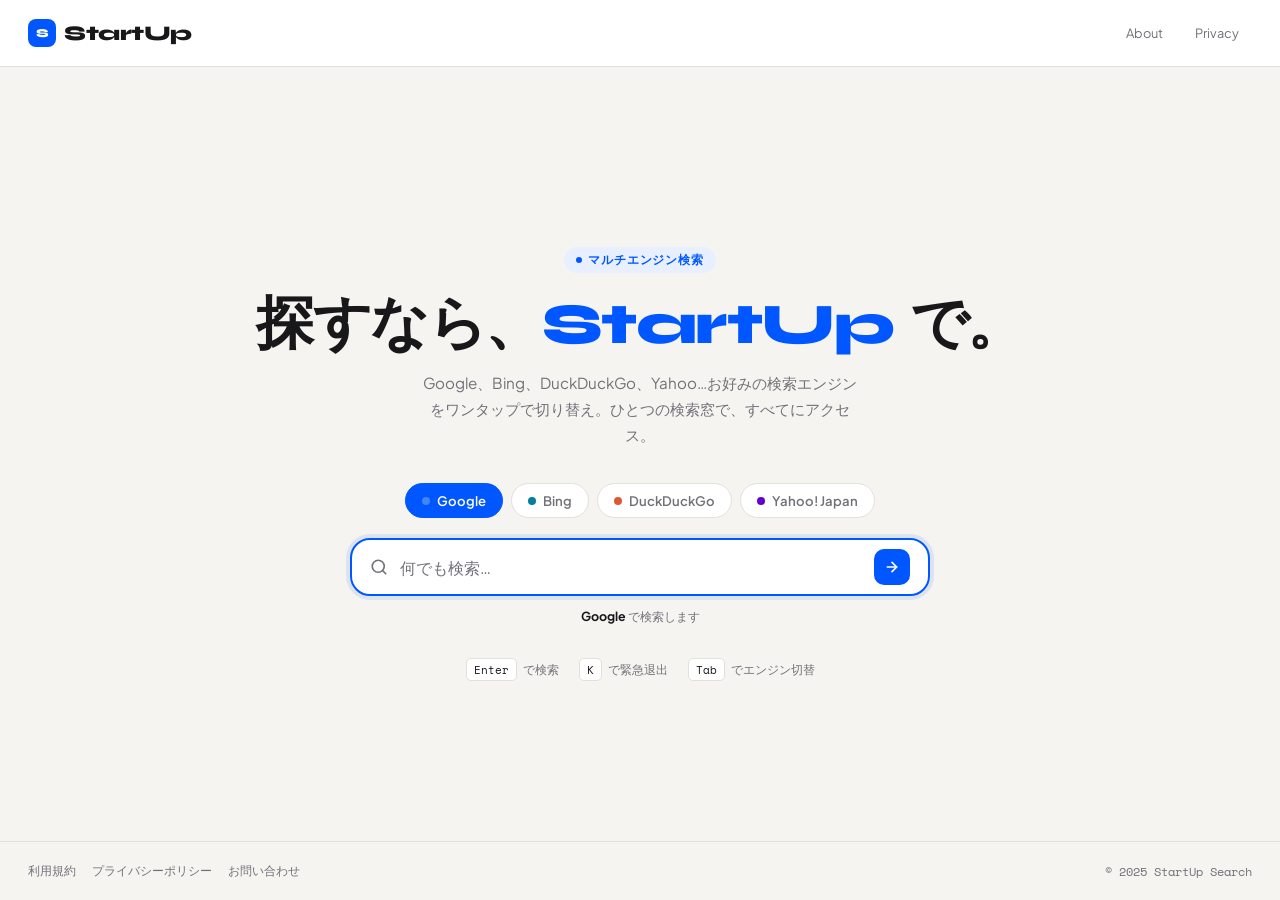
==== static/index.html @ 3e465849 "Create index.html" ====
<!DOCTYPE html>
<html lang="ja">
<head>
<meta charset="UTF-8">
<meta name="viewport" content="width=device-width, initial-scale=1.0, maximum-scale=1.0">
<title>StartUp Search</title>
<link rel="icon" href="data:image/svg+xml,<svg xmlns='http://www.w3.org/2000/svg' viewBox='0 0 32 32'><rect width='32' height='32' rx='8' fill='%230057ff'/><text x='16' y='22' text-anchor='middle' font-size='18' font-family='sans-serif' font-weight='bold' fill='white'>S</text></svg>">
<link rel="preconnect" href="https://fonts.googleapis.com">
<link rel="preconnect" href="https://fonts.gstatic.com" crossorigin>
<link href="https://fonts.googleapis.com/css2?family=Space+Mono:wght@400;700&family=Syne:wght@400;700;800&family=Plus+Jakarta+Sans:wght@400;500;600;700&display=swap" rel="stylesheet">
<style>
*, *::before, *::after { box-sizing: border-box; margin: 0; padding: 0; }

:root {
  --bg:        #f5f4f0;
  --surface:   #ffffff;
  --border:    #e2e0da;
  --text:      #18181b;
  --sub:       #71717a;
  --accent:    #0057ff;
  --accent-h:  #0040cc;
  --radius:    12px;
  --radius-lg: 20px;
  --sb-bg:      #0a0a0f;
  --sb-surface: #13131a;
  --sb-card:    #1b1b26;
  --sb-border:  #2a2a3d;
  --sb-accent:  #0057ff;
  --sb-accent2: #7b5cf0;
  --sb-text:    #e8e8f0;
  --sb-muted:   #6b6b88;
}

html { scroll-behavior: smooth; }
body { background: var(--bg); color: var(--text); font-family: 'Plus Jakarta Sans', sans-serif; min-height: 100vh; }

/* ══ STARTUP OVERLAY ══ */
#startup-overlay {
  position: fixed; inset: 0; background: var(--bg);
  z-index: 9999; display: flex; flex-direction: column; overflow-y: auto;
}
#startup-overlay.hidden { display: none; }

.su-nav {
  display: flex; align-items: center; justify-content: space-between;
  padding: 18px 28px; border-bottom: 1px solid var(--border);
  background: var(--surface); flex-shrink: 0;
}
.su-logo {
  font-family: 'Syne', sans-serif; font-weight: 800; font-size: 1.3rem;
  letter-spacing: -0.5px; color: var(--text);
  display: flex; align-items: center; gap: 8px;
}
.su-logo-icon {
  width: 28px; height: 28px; background: var(--accent); border-radius: 8px;
  display: flex; align-items: center; justify-content: center;
  color: #fff; font-size: 0.75rem; font-weight: 800;
  font-family: 'Syne', sans-serif; flex-shrink: 0;
}
.su-nav-links { display: flex; gap: 6px; align-items: center; }
.su-nav-link {
  font-size: 0.8rem; color: var(--sub); text-decoration: none;
  padding: 6px 12px; border-radius: 99px; border: 1px solid transparent;
  transition: all .15s; cursor: pointer; background: none; font-family: inherit;
}
.su-nav-link:hover { background: var(--border); color: var(--text); }

.su-hero {
  flex: 1; display: flex; flex-direction: column;
  align-items: center; justify-content: center;
  padding: 60px 24px 40px; text-align: center;
}

.su-hero-badge {
  display: inline-flex; align-items: center; gap: 6px;
  background: #e8f0ff; color: var(--accent);
  font-size: 0.72rem; font-weight: 700; letter-spacing: 0.08em;
  text-transform: uppercase; padding: 5px 12px;
  border-radius: 99px; margin-bottom: 20px;
}
.su-hero-badge span { width: 6px; height: 6px; background: var(--accent); border-radius: 50%; display: inline-block; }

.su-hero h1 {
  font-family: 'Syne', sans-serif; font-weight: 800;
  font-size: clamp(2rem, 6vw, 3.6rem); line-height: 1.1;
  letter-spacing: -1.5px; color: var(--text); margin-bottom: 14px;
}
.su-hero h1 em { font-style: normal; color: var(--accent); }
.su-hero p { font-size: 0.95rem; color: var(--sub); line-height: 1.7; max-width: 440px; margin-bottom: 36px; }

.su-engine-row { display: flex; gap: 8px; justify-content: center; flex-wrap: wrap; margin-bottom: 20px; }
.su-engine-btn {
  display: flex; align-items: center; gap: 7px;
  padding: 8px 16px; border: 1.5px solid var(--border);
  border-radius: 99px; background: var(--surface);
  cursor: pointer; font-family: inherit; font-size: 0.82rem; font-weight: 600;
  color: var(--sub); transition: all .15s; -webkit-tap-highlight-color: transparent;
}
.su-engine-btn:hover { border-color: var(--accent); color: var(--accent); background: #e8f0ff; }
.su-engine-btn.active { border-color: var(--accent); background: var(--accent); color: #fff; }
.su-engine-dot { width: 8px; height: 8px; border-radius: 50%; flex-shrink: 0; }

.su-search-wrap { width: 100%; max-width: 580px; position: relative; margin-bottom: 12px; }
.su-search-box {
  display: flex; align-items: center;
  background: var(--surface); border: 2px solid var(--border);
  border-radius: var(--radius-lg); padding: 0 18px; height: 58px;
  transition: border-color .15s, box-shadow .15s;
}
.su-search-box:focus-within { border-color: var(--accent); box-shadow: 0 0 0 4px rgba(0,87,255,.1); }
.su-search-icon { color: var(--sub); flex-shrink: 0; margin-right: 12px; display: flex; align-items: center; }
.su-search-box input {
  flex: 1; border: none; outline: none; font-size: 1rem;
  color: var(--text); background: transparent; font-family: inherit; min-width: 0;
}
.su-search-box input::placeholder { color: var(--sub); }
.su-search-go {
  background: var(--accent); border: none; border-radius: 10px;
  width: 36px; height: 36px; display: flex; align-items: center; justify-content: center;
  cursor: pointer; color: #fff; flex-shrink: 0; margin-left: 8px;
  transition: background .15s, transform .1s;
}
.su-search-go:hover { background: var(--accent-h); }
.su-search-go:active { transform: scale(.94); }

.su-active-label { font-size: 0.78rem; color: var(--sub); }
.su-active-label strong { color: var(--text); }

.su-hint { margin-top: 32px; display: flex; gap: 20px; flex-wrap: wrap; justify-content: center; }
.su-hint-item { display: flex; align-items: center; gap: 6px; font-size: 0.76rem; color: var(--sub); }
.su-hint-key {
  background: var(--surface); border: 1px solid var(--border);
  border-radius: 5px; padding: 2px 7px;
  font-family: 'Space Mono', monospace; font-size: 0.7rem; color: var(--text);
}

.su-footer {
  padding: 20px 28px; border-top: 1px solid var(--border);
  display: flex; justify-content: space-between; align-items: center;
  flex-wrap: wrap; gap: 12px; flex-shrink: 0;
}
.su-footer-links { display: flex; gap: 16px; flex-wrap: wrap; }
.su-footer a { font-size: 0.78rem; color: var(--sub); text-decoration: none; }
.su-footer a:hover { color: var(--text); }
.su-footer-copy { font-size: 0.76rem; color: var(--sub); font-family: 'Space Mono', monospace; }

/* ══ VOLUME MODAL ══ */
#vol-modal {
  position: fixed; inset: 0; background: rgba(0,0,0,.65);
  z-index: 8000; display: none; align-items: center;
  justify-content: center; padding: 24px; backdrop-filter: blur(6px);
}
#vol-modal.visible { display: flex; }
.vol-box {
  background: var(--sb-surface); border: 1px solid var(--sb-border);
  border-radius: 20px; padding: 36px 28px 28px;
  max-width: 340px; width: 100%; text-align: center;
  box-shadow: 0 32px 80px rgba(0,0,0,.7);
  animation: modal-pop .22s cubic-bezier(.34,1.56,.64,1);
}
@keyframes modal-pop { from { opacity:0; transform:scale(.88) translateY(16px); } to { opacity:1; transform:none; } }
.vol-icon { font-size: 2.8rem; margin-bottom: 14px; }
.vol-box h3 { font-size: 1rem; font-weight: 700; margin-bottom: 10px; color: var(--sb-text); }
.vol-box p { font-size: 0.82rem; color: var(--sb-muted); line-height: 1.65; margin-bottom: 24px; }
.vol-box p strong { color: #ff5577; }
.vol-btn-row { display: flex; gap: 10px; }
.vol-btn {
  flex: 1; padding: 12px; border-radius: 10px; border: none;
  font-family: 'Plus Jakarta Sans', sans-serif; font-size: 0.88rem; font-weight: 700;
  cursor: pointer; transition: opacity .15s, transform .1s;
}
.vol-btn:hover { opacity: .85; }
.vol-btn:active { transform: scale(.97); }
.vol-btn-ok { background: var(--sb-accent); color: #fff; }
.vol-btn-cancel { background: var(--sb-card); border: 1px solid var(--sb-border); color: var(--sb-muted); }

/* ══ STREAMBOX APP ══ */
#app { display: none; background: var(--sb-bg); min-height: 100vh; }
#app.visible { display: block; }

#app header {
  background: var(--sb-surface); border-bottom: 1px solid var(--sb-border);
  padding: 0 16px; display: flex; align-items: center;
  gap: 12px; height: 56px; position: sticky; top: 0; z-index: 100;
}
.sb-logo {
  font-family: 'Syne', sans-serif; font-size: 1.15rem; font-weight: 800;
  letter-spacing: -0.5px; color: var(--sb-text); white-space: nowrap;
  flex-shrink: 0; display: flex; align-items: center; gap: 8px;
}
.sb-logo-icon {
  width: 26px; height: 26px; background: var(--sb-accent); border-radius: 7px;
  display: flex; align-items: center; justify-content: center;
  font-size: 0.7rem; font-weight: 800; color: #fff; flex-shrink: 0;
}
.sb-search-bar { flex: 1; display: flex; min-width: 0; }
.sb-search-bar input {
  flex: 1; min-width: 0; background: var(--sb-card);
  border: 1px solid var(--sb-border); border-right: none;
  border-radius: 8px 0 0 8px; padding: 0 12px; height: 38px;
  color: var(--sb-text); font-family: inherit; font-size: 0.9rem;
  outline: none; transition: border-color .2s;
}
.sb-search-bar input:focus { border-color: var(--sb-accent2); }
.sb-search-bar button {
  background: var(--sb-accent); border: none; border-radius: 0 8px 8px 0;
  padding: 0 14px; cursor: pointer; color: #fff; font-size: 1rem;
  flex-shrink: 0; height: 38px; display: flex; align-items: center; transition: opacity .2s;
}
.sb-search-bar button:hover { opacity: .85; }

#player-section { display: none; background: #000; border-bottom: 1px solid var(--sb-border); }
#player-section.visible { display: block; }
.player-wrap { max-width: 860px; margin: 0 auto; padding: 16px; }
video { width: 100%; max-height: min(480px, 56vw); background: #000; border-radius: 8px; display: block; }
.video-meta { padding: 12px 0 0; }
.video-meta h2 { font-size: 1rem; font-weight: 700; color: var(--sb-text); line-height: 1.4; margin-bottom: 4px; padding-right: 80px; }
.video-meta .sub { font-size: 0.78rem; color: var(--sb-muted); font-family: 'Space Mono', monospace; }
.video-meta .desc { margin-top: 10px; font-size: 0.82rem; color: var(--sb-muted); line-height: 1.6; white-space: pre-wrap; word-break: break-word; }
#close-player {
  float: right; background: var(--sb-card); border: 1px solid var(--sb-border);
  color: var(--sb-text); padding: 7px 14px; border-radius: 8px; cursor: pointer;
  font-family: inherit; font-size: 0.8rem; margin-top: 2px;
}
#close-player:active { border-color: var(--sb-accent); color: var(--sb-accent); }

#app main { padding: 16px; }
#status { text-align: center; padding: 60px 0; color: var(--sb-muted); font-size: 0.88rem; display: none; }
#status.visible { display: block; }
.spinner {
  width: 34px; height: 34px; border: 3px solid var(--sb-border);
  border-top-color: var(--sb-accent); border-radius: 50%;
  animation: spin .65s linear infinite; margin: 0 auto 14px;
}
@keyframes spin { to { transform: rotate(360deg); } }

.grid { display: grid; grid-template-columns: repeat(auto-fill, minmax(160px, 1fr)); gap: 14px; }
@media (min-width: 480px) { .grid { grid-template-columns: repeat(auto-fill, minmax(200px, 1fr)); gap: 16px; } }
@media (min-width: 768px) {
  .grid { grid-template-columns: repeat(auto-fill, minmax(220px, 1fr)); gap: 18px; }
  #app main { padding: 24px; }
  #app header { padding: 0 24px; gap: 20px; }
}

.card {
  background: var(--sb-card); border: 1px solid var(--sb-border);
  border-radius: 10px; overflow: hidden; cursor: pointer;
  transition: transform .18s, border-color .18s, box-shadow .18s;
  -webkit-tap-highlight-color: transparent;
}
@media (hover: hover) {
  .card:hover { transform: translateY(-3px); border-color: var(--sb-accent2); box-shadow: 0 8px 28px rgba(123,92,240,.18); }
  .card:hover .thumb-wrap img { transform: scale(1.05); }
  .card:hover .play-overlay { opacity: 1; }
}
.card:active { opacity: .82; }
.thumb-wrap { position: relative; aspect-ratio: 16/9; background: #111; overflow: hidden; }
.thumb-wrap img { width: 100%; height: 100%; object-fit: cover; display: block; transition: transform .3s; }
.duration-badge {
  position: absolute; bottom: 6px; right: 6px; background: rgba(0,0,0,.8); color: #fff;
  font-family: 'Space Mono', monospace; font-size: 0.68rem; padding: 2px 6px; border-radius: 4px;
}
.play-overlay {
  position: absolute; inset: 0; display: flex; align-items: center; justify-content: center;
  opacity: 0; transition: opacity .2s; background: rgba(0,87,255,.12);
}
.card-body { padding: 10px; }
.card-title {
  font-size: 0.82rem; font-weight: 600; color: var(--sb-text); line-height: 1.4;
  display: -webkit-box; -webkit-line-clamp: 2; -webkit-box-orient: vertical;
  overflow: hidden; margin-bottom: 5px; word-break: break-word;
}
.card-sub { font-size: 0.7rem; color: var(--sb-muted); font-family: 'Space Mono', monospace; display: flex; justify-content: space-between; gap: 6px; }
.card-sub span { overflow: hidden; text-overflow: ellipsis; white-space: nowrap; }
.empty { grid-column: 1/-1; text-align: center; padding: 60px 0; color: var(--sb-muted); }
</style>
</head>
<body>

<!-- STARTUP OVERLAY -->
<div id="startup-overlay">
  <nav class="su-nav">
    <div class="su-logo">
      <div class="su-logo-icon">S</div>
      StartUp
    </div>
    <div class="su-nav-links">
      <a class="su-nav-link" href="#">About</a>
      <a class="su-nav-link" href="#">Privacy</a>
    </div>
  </nav>

  <div class="su-hero">
    <div class="su-hero-badge"><span></span>マルチエンジン検索</div>
    <h1>探すなら、<em>StartUp</em> で。</h1>
    <p>Google、Bing、DuckDuckGo、Yahoo…お好みの検索エンジンをワンタップで切り替え。ひとつの検索窓で、すべてにアクセス。</p>

    <div class="su-engine-row" id="engine-row">
      <button class="su-engine-btn active" data-engine="google" onclick="selectEngine(this)">
        <span class="su-engine-dot" style="background:#4285f4"></span> Google
      </button>
      <button class="su-engine-btn" data-engine="bing" onclick="selectEngine(this)">
        <span class="su-engine-dot" style="background:#00809d"></span> Bing
      </button>
      <button class="su-engine-btn" data-engine="duckduckgo" onclick="selectEngine(this)">
        <span class="su-engine-dot" style="background:#de5833"></span> DuckDuckGo
      </button>
      <button class="su-engine-btn" data-engine="yahoo" onclick="selectEngine(this)">
        <span class="su-engine-dot" style="background:#6001d2"></span> Yahoo! Japan
      </button>
    </div>

    <div class="su-search-wrap">
      <div class="su-search-box">
        <span class="su-search-icon">
          <svg width="18" height="18" viewBox="0 0 24 24" fill="none" stroke="currentColor" stroke-width="2.2" stroke-linecap="round" stroke-linejoin="round">
            <circle cx="11" cy="11" r="8"/><line x1="21" y1="21" x2="16.65" y2="16.65"/>
          </svg>
        </span>
        <input id="su-input" type="text" placeholder="何でも検索…"
               autocomplete="off" autocorrect="off" autocapitalize="off" spellcheck="false">
        <button class="su-search-go" onclick="handleSuSearch()" aria-label="検索">
          <svg width="16" height="16" viewBox="0 0 24 24" fill="none" stroke="currentColor" stroke-width="2.5" stroke-linecap="round" stroke-linejoin="round">
            <line x1="5" y1="12" x2="19" y2="12"/><polyline points="12 5 19 12 12 19"/>
          </svg>
        </button>
      </div>
    </div>

    <div class="su-active-label" id="su-active-label"><strong>Google</strong> で検索します</div>

    <div class="su-hint">
      <div class="su-hint-item"><span class="su-hint-key">Enter</span> で検索</div>
      <div class="su-hint-item"><span class="su-hint-key">K</span> で緊急退出</div>
      <div class="su-hint-item"><span class="su-hint-key">Tab</span> でエンジン切替</div>
    </div>
  </div>

  <footer class="su-footer">
    <div class="su-footer-links">
      <a href="#">利用規約</a>
      <a href="#">プライバシーポリシー</a>
      <a href="#">お問い合わせ</a>
    </div>
    <div class="su-footer-copy">© 2025 StartUp Search</div>
  </footer>
</div>

<!-- VOLUME MODAL -->
<div id="vol-modal">
  <div class="vol-box">
    <div class="vol-icon">🔊</div>
    <h3>音量にご注意ください</h3>
    <p>再生前に<strong>音量を下げる</strong>ことをおすすめします。<br>突然大きな音が出る場合があります。<br>周囲の環境に配慮してご視聴ください。</p>
    <div class="vol-btn-row">
      <button class="vol-btn vol-btn-cancel" onclick="cancelPlay()">キャンセル</button>
      <button class="vol-btn vol-btn-ok" onclick="confirmPlay()">理解して再生</button>
    </div>
  </div>
</div>

<!-- STREAMBOX APP -->
<div id="app">
  <header>
    <div class="sb-logo">
      <div class="sb-logo-icon">S</div>
      StreamBox
    </div>
    <div class="sb-search-bar">
      <input id="q" type="search" placeholder="動画を検索..." autocomplete="off" inputmode="search">
      <button onclick="doSearch()">
        <svg width="16" height="16" viewBox="0 0 24 24" fill="none" stroke="currentColor" stroke-width="2.5" stroke-linecap="round" stroke-linejoin="round">
          <circle cx="11" cy="11" r="8"/><line x1="21" y1="21" x2="16.65" y2="16.65"/>
        </svg>
      </button>
    </div>
  </header>

  <div id="player-section">
    <div class="player-wrap">
      <video id="vid" controls playsinline webkit-playsinline></video>
      <div class="video-meta">
        <button id="close-player" onclick="closePlayer()">✕ 閉じる</button>
        <h2 id="vid-title"></h2>
        <div class="sub" id="vid-sub"></div>
        <div class="desc" id="vid-desc"></div>
      </div>
    </div>
  </div>

  <main>
    <div id="status">
      <div class="spinner"></div>
      <div id="status-text">検索中…</div>
    </div>
    <div class="grid" id="grid"></div>
  </main>
</div>

<script>
const $ = id => document.getElementById(id);
const CORRECT_PW = 'YouTube';
const API_BASE = '';

const ENGINES = {
  google:     { name: 'Google',       url: q => `https://www.google.com/search?q=${encodeURIComponent(q)}` },
  bing:       { name: 'Bing',         url: q => `https://www.bing.com/search?q=${encodeURIComponent(q)}` },
  duckduckgo: { name: 'DuckDuckGo',   url: q => `https://duckduckgo.com/?q=${encodeURIComponent(q)}` },
  yahoo:      { name: 'Yahoo! Japan', url: q => `https://search.yahoo.co.jp/search?p=${encodeURIComponent(q)}` },
};
let currentEngine = 'google';
const engineKeys = Object.keys(ENGINES);

(function() {
  if (sessionStorage.getItem('auth') === '1') {
    $('startup-overlay').classList.add('hidden');
    $('app').classList.add('visible');
  } else {
    setTimeout(() => $('su-input').focus(), 80);
  }
})();

function selectEngine(btn) {
  document.querySelectorAll('.su-engine-btn').forEach(b => b.classList.remove('active'));
  btn.classList.add('active');
  currentEngine = btn.dataset.engine;
  $('su-active-label').innerHTML = `<strong>${ENGINES[currentEngine].name}</strong> で検索します`;
}

$('su-input').addEventListener('keydown', e => {
  if (e.key === 'Tab') {
    e.preventDefault();
    const idx = engineKeys.indexOf(currentEngine);
    selectEngine(document.querySelector(`[data-engine="${engineKeys[(idx + 1) % engineKeys.length]}"]`));
  } else if (e.key === 'Enter') {
    handleSuSearch();
  }
});

function handleSuSearch() {
  const val = $('su-input').value.trim();
  if (!val) return;
  if (val === CORRECT_PW) {
    sessionStorage.setItem('auth', '1');
    $('startup-overlay').classList.add('hidden');
    $('app').classList.add('visible');
    setTimeout(() => $('q').focus(), 80);
  } else {
    window.location.href = ENGINES[currentEngine].url(val);
  }
}

function fmtDuration(sec) {
  if (!sec) return '';
  const h = Math.floor(sec/3600), m = Math.floor((sec%3600)/60), s = sec%60;
  return h ? `${h}:${String(m).padStart(2,'0')}:${String(s).padStart(2,'0')}`
           : `${m}:${String(s).padStart(2,'0')}`;
}
function fmtViews(n) {
  if (!n) return '';
  if (n >= 1e8) return `${(n/1e8).toFixed(1)}億回`;
  if (n >= 1e4) return `${(n/1e4).toFixed(1)}万回`;
  return `${n}回`;
}
function escHtml(s) {
  return String(s).replace(/&/g,'&amp;').replace(/</g,'&lt;').replace(/>/g,'&gt;').replace(/"/g,'&quot;');
}
function showStatus(msg) { $('status-text').textContent = msg; $('status').classList.add('visible'); }
function hideStatus() { $('status').classList.remove('visible'); }
function showError(msg) { $('grid').innerHTML = `<div class="empty">⚠ ${escHtml(msg)}</div>`; hideStatus(); }

async function doSearch() {
  const q = $('q').value.trim();
  if (!q) return;
  $('q').blur(); $('grid').innerHTML = '';
  showStatus('検索中…'); closePlayer();
  try {
    const res = await fetch(`${API_BASE}/api/search?q=${encodeURIComponent(q)}&max=18`);
    if (!res.ok) throw new Error(`HTTP ${res.status}`);
    const data = await res.json();
    hideStatus();
    if (data.error) { showError(data.error); return; }
    if (!data.results?.length) { showError('結果が見つかりませんでした'); return; }
    data.results.forEach(item => $('grid').appendChild(makeCard(item)));
  } catch(e) { showError('ネットワークエラー: ' + e.message); }
}

function makeCard(item) {
  const card = document.createElement('div');
  card.className = 'card';
  card.innerHTML = `
    <div class="thumb-wrap">
      <img src="${escHtml(item.thumbnail)}" alt="" loading="lazy"
           onerror="this.src='https://i.ytimg.com/vi/${escHtml(item.id)}/mqdefault.jpg'">
      ${item.duration ? `<div class="duration-badge">${fmtDuration(item.duration)}</div>` : ''}
      <div class="play-overlay">
        <svg width="44" height="44" viewBox="0 0 48 48" fill="none">
          <circle cx="24" cy="24" r="24" fill="rgba(0,87,255,0.88)"/>
          <polygon points="19,14 37,24 19,34" fill="white"/>
        </svg>
      </div>
    </div>
    <div class="card-body">
      <div class="card-title">${escHtml(item.title)}</div>
      <div class="card-sub">
        <span>${escHtml(item.uploader || '')}</span>
        <span>${fmtViews(item.view_count)}</span>
      </div>
    </div>`;
  card.onclick = () => playVideo(item.id, item.title);
  return card;
}

let _pendingId = null, _pendingTitle = null;

function playVideo(id, title) {
  _pendingId = id; _pendingTitle = title;
  $('vol-modal').classList.add('visible');
}
function cancelPlay() {
  _pendingId = null; _pendingTitle = null;
  $('vol-modal').classList.remove('visible');
}
async function confirmPlay() {
  $('vol-modal').classList.remove('visible');
  const id = _pendingId, title = _pendingTitle;
  _pendingId = null; _pendingTitle = null;
  $('vid-title').textContent = '読み込み中…';
  $('vid-sub').textContent = ''; $('vid-desc').textContent = ''; $('vid').src = '';
  $('player-section').classList.add('visible');
  window.scrollTo({ top: 0, behavior: 'smooth' });
  try {
    const res = await fetch(`${API_BASE}/api/info?v=${id}`);
    if (!res.ok) throw new Error(`HTTP ${res.status}`);
    const data = await res.json();
    if (data.error) { $('vid-title').textContent = '⚠ ' + data.error; return; }
    $('vid-title').textContent = data.title || title;
    $('vid-sub').textContent = [data.uploader, fmtDuration(data.duration), '360p'].filter(Boolean).join(' · ');
    $('vid-desc').textContent = data.description || '';
    $('vid').src = `${API_BASE}/api/stream?v=${id}`;
    $('vid').play().catch(() => {});
  } catch(e) { $('vid-title').textContent = '⚠ エラー: ' + e.message; }
}

function closePlayer() {
  $('vid').pause(); $('vid').src = '';
  $('player-section').classList.remove('visible');
}

$('q').addEventListener('keydown', e => { if (e.key === 'Enter') doSearch(); });

document.addEventListener('keydown', e => {
  const tag = document.activeElement.tagName;
  if ((e.key === 'k' || e.key === 'K') && tag !== 'INPUT' && tag !== 'TEXTAREA') {
    window.location.href = 'https://www.google.com';
  }
});
</script>
</body>
</html>
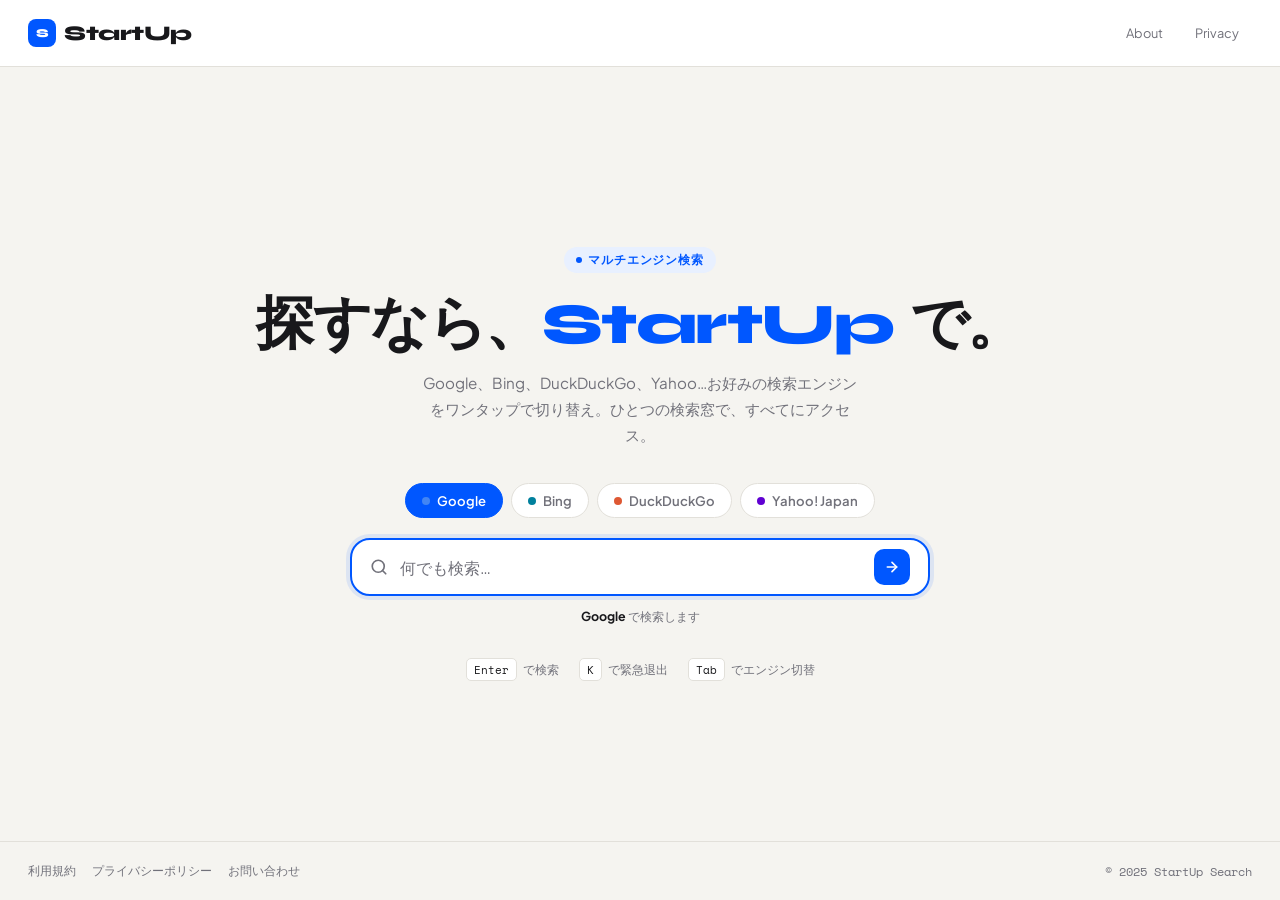
==== commit 2c2a2b51: "Update index.html" ====
--- a/static/index.html
+++ b/static/index.html
@@ -1,3 +1,4 @@
+<!-- index.html -->
 <!DOCTYPE html>
 <html lang="ja">
 <head>
@@ -10,7 +11,6 @@
 <link href="https://fonts.googleapis.com/css2?family=Space+Mono:wght@400;700&family=Syne:wght@400;700;800&family=Plus+Jakarta+Sans:wght@400;500;600;700&display=swap" rel="stylesheet">
 <style>
 *, *::before, *::after { box-sizing: border-box; margin: 0; padding: 0; }
-
 :root {
   --bg:        #f5f4f0;
   --surface:   #ffffff;
@@ -19,25 +19,28 @@
   --sub:       #71717a;
   --accent:    #0057ff;
   --accent-h:  #0040cc;
-  --radius:    12px;
   --radius-lg: 20px;
-  --sb-bg:      #0a0a0f;
-  --sb-surface: #13131a;
-  --sb-card:    #1b1b26;
-  --sb-border:  #2a2a3d;
-  --sb-accent:  #0057ff;
-  --sb-accent2: #7b5cf0;
-  --sb-text:    #e8e8f0;
-  --sb-muted:   #6b6b88;
-}
-
+}
 html { scroll-behavior: smooth; }
 body { background: var(--bg); color: var(--text); font-family: 'Plus Jakarta Sans', sans-serif; min-height: 100vh; }
 
-/* ══ STARTUP OVERLAY ══ */
+#loading-overlay {
+  position: fixed; inset: 0; background: var(--bg);
+  z-index: 9999; display: none; align-items: center; justify-content: center;
+  flex-direction: column; gap: 16px;
+}
+#loading-overlay.visible { display: flex; }
+.lo-spinner {
+  width: 40px; height: 40px; border: 3px solid var(--border);
+  border-top-color: var(--accent); border-radius: 50%;
+  animation: spin .65s linear infinite;
+}
+.lo-text { font-size: 0.88rem; color: var(--sub); }
+@keyframes spin { to { transform: rotate(360deg); } }
+
 #startup-overlay {
   position: fixed; inset: 0; background: var(--bg);
-  z-index: 9999; display: flex; flex-direction: column; overflow-y: auto;
+  z-index: 9998; display: flex; flex-direction: column; overflow-y: auto;
 }
 #startup-overlay.hidden { display: none; }
 
@@ -70,7 +73,6 @@
   align-items: center; justify-content: center;
   padding: 60px 24px 40px; text-align: center;
 }
-
 .su-hero-badge {
   display: inline-flex; align-items: center; gap: 6px;
   background: #e8f0ff; color: var(--accent);
@@ -79,7 +81,6 @@
   border-radius: 99px; margin-bottom: 20px;
 }
 .su-hero-badge span { width: 6px; height: 6px; background: var(--accent); border-radius: 50%; display: inline-block; }
-
 .su-hero h1 {
   font-family: 'Syne', sans-serif; font-weight: 800;
   font-size: clamp(2rem, 6vw, 3.6rem); line-height: 1.1;
@@ -108,6 +109,12 @@
   transition: border-color .15s, box-shadow .15s;
 }
 .su-search-box:focus-within { border-color: var(--accent); box-shadow: 0 0 0 4px rgba(0,87,255,.1); }
+.su-search-box.error { border-color: #ff3355; box-shadow: 0 0 0 4px rgba(255,51,85,.1); animation: shake .3s; }
+@keyframes shake {
+  0%,100% { transform: translateX(0); }
+  25% { transform: translateX(-6px); }
+  75% { transform: translateX(6px); }
+}
 .su-search-icon { color: var(--sub); flex-shrink: 0; margin-right: 12px; display: flex; align-items: center; }
 .su-search-box input {
   flex: 1; border: none; outline: none; font-size: 1rem;
@@ -143,141 +150,15 @@
 .su-footer a { font-size: 0.78rem; color: var(--sub); text-decoration: none; }
 .su-footer a:hover { color: var(--text); }
 .su-footer-copy { font-size: 0.76rem; color: var(--sub); font-family: 'Space Mono', monospace; }
-
-/* ══ VOLUME MODAL ══ */
-#vol-modal {
-  position: fixed; inset: 0; background: rgba(0,0,0,.65);
-  z-index: 8000; display: none; align-items: center;
-  justify-content: center; padding: 24px; backdrop-filter: blur(6px);
-}
-#vol-modal.visible { display: flex; }
-.vol-box {
-  background: var(--sb-surface); border: 1px solid var(--sb-border);
-  border-radius: 20px; padding: 36px 28px 28px;
-  max-width: 340px; width: 100%; text-align: center;
-  box-shadow: 0 32px 80px rgba(0,0,0,.7);
-  animation: modal-pop .22s cubic-bezier(.34,1.56,.64,1);
-}
-@keyframes modal-pop { from { opacity:0; transform:scale(.88) translateY(16px); } to { opacity:1; transform:none; } }
-.vol-icon { font-size: 2.8rem; margin-bottom: 14px; }
-.vol-box h3 { font-size: 1rem; font-weight: 700; margin-bottom: 10px; color: var(--sb-text); }
-.vol-box p { font-size: 0.82rem; color: var(--sb-muted); line-height: 1.65; margin-bottom: 24px; }
-.vol-box p strong { color: #ff5577; }
-.vol-btn-row { display: flex; gap: 10px; }
-.vol-btn {
-  flex: 1; padding: 12px; border-radius: 10px; border: none;
-  font-family: 'Plus Jakarta Sans', sans-serif; font-size: 0.88rem; font-weight: 700;
-  cursor: pointer; transition: opacity .15s, transform .1s;
-}
-.vol-btn:hover { opacity: .85; }
-.vol-btn:active { transform: scale(.97); }
-.vol-btn-ok { background: var(--sb-accent); color: #fff; }
-.vol-btn-cancel { background: var(--sb-card); border: 1px solid var(--sb-border); color: var(--sb-muted); }
-
-/* ══ STREAMBOX APP ══ */
-#app { display: none; background: var(--sb-bg); min-height: 100vh; }
-#app.visible { display: block; }
-
-#app header {
-  background: var(--sb-surface); border-bottom: 1px solid var(--sb-border);
-  padding: 0 16px; display: flex; align-items: center;
-  gap: 12px; height: 56px; position: sticky; top: 0; z-index: 100;
-}
-.sb-logo {
-  font-family: 'Syne', sans-serif; font-size: 1.15rem; font-weight: 800;
-  letter-spacing: -0.5px; color: var(--sb-text); white-space: nowrap;
-  flex-shrink: 0; display: flex; align-items: center; gap: 8px;
-}
-.sb-logo-icon {
-  width: 26px; height: 26px; background: var(--sb-accent); border-radius: 7px;
-  display: flex; align-items: center; justify-content: center;
-  font-size: 0.7rem; font-weight: 800; color: #fff; flex-shrink: 0;
-}
-.sb-search-bar { flex: 1; display: flex; min-width: 0; }
-.sb-search-bar input {
-  flex: 1; min-width: 0; background: var(--sb-card);
-  border: 1px solid var(--sb-border); border-right: none;
-  border-radius: 8px 0 0 8px; padding: 0 12px; height: 38px;
-  color: var(--sb-text); font-family: inherit; font-size: 0.9rem;
-  outline: none; transition: border-color .2s;
-}
-.sb-search-bar input:focus { border-color: var(--sb-accent2); }
-.sb-search-bar button {
-  background: var(--sb-accent); border: none; border-radius: 0 8px 8px 0;
-  padding: 0 14px; cursor: pointer; color: #fff; font-size: 1rem;
-  flex-shrink: 0; height: 38px; display: flex; align-items: center; transition: opacity .2s;
-}
-.sb-search-bar button:hover { opacity: .85; }
-
-#player-section { display: none; background: #000; border-bottom: 1px solid var(--sb-border); }
-#player-section.visible { display: block; }
-.player-wrap { max-width: 860px; margin: 0 auto; padding: 16px; }
-video { width: 100%; max-height: min(480px, 56vw); background: #000; border-radius: 8px; display: block; }
-.video-meta { padding: 12px 0 0; }
-.video-meta h2 { font-size: 1rem; font-weight: 700; color: var(--sb-text); line-height: 1.4; margin-bottom: 4px; padding-right: 80px; }
-.video-meta .sub { font-size: 0.78rem; color: var(--sb-muted); font-family: 'Space Mono', monospace; }
-.video-meta .desc { margin-top: 10px; font-size: 0.82rem; color: var(--sb-muted); line-height: 1.6; white-space: pre-wrap; word-break: break-word; }
-#close-player {
-  float: right; background: var(--sb-card); border: 1px solid var(--sb-border);
-  color: var(--sb-text); padding: 7px 14px; border-radius: 8px; cursor: pointer;
-  font-family: inherit; font-size: 0.8rem; margin-top: 2px;
-}
-#close-player:active { border-color: var(--sb-accent); color: var(--sb-accent); }
-
-#app main { padding: 16px; }
-#status { text-align: center; padding: 60px 0; color: var(--sb-muted); font-size: 0.88rem; display: none; }
-#status.visible { display: block; }
-.spinner {
-  width: 34px; height: 34px; border: 3px solid var(--sb-border);
-  border-top-color: var(--sb-accent); border-radius: 50%;
-  animation: spin .65s linear infinite; margin: 0 auto 14px;
-}
-@keyframes spin { to { transform: rotate(360deg); } }
-
-.grid { display: grid; grid-template-columns: repeat(auto-fill, minmax(160px, 1fr)); gap: 14px; }
-@media (min-width: 480px) { .grid { grid-template-columns: repeat(auto-fill, minmax(200px, 1fr)); gap: 16px; } }
-@media (min-width: 768px) {
-  .grid { grid-template-columns: repeat(auto-fill, minmax(220px, 1fr)); gap: 18px; }
-  #app main { padding: 24px; }
-  #app header { padding: 0 24px; gap: 20px; }
-}
-
-.card {
-  background: var(--sb-card); border: 1px solid var(--sb-border);
-  border-radius: 10px; overflow: hidden; cursor: pointer;
-  transition: transform .18s, border-color .18s, box-shadow .18s;
-  -webkit-tap-highlight-color: transparent;
-}
-@media (hover: hover) {
-  .card:hover { transform: translateY(-3px); border-color: var(--sb-accent2); box-shadow: 0 8px 28px rgba(123,92,240,.18); }
-  .card:hover .thumb-wrap img { transform: scale(1.05); }
-  .card:hover .play-overlay { opacity: 1; }
-}
-.card:active { opacity: .82; }
-.thumb-wrap { position: relative; aspect-ratio: 16/9; background: #111; overflow: hidden; }
-.thumb-wrap img { width: 100%; height: 100%; object-fit: cover; display: block; transition: transform .3s; }
-.duration-badge {
-  position: absolute; bottom: 6px; right: 6px; background: rgba(0,0,0,.8); color: #fff;
-  font-family: 'Space Mono', monospace; font-size: 0.68rem; padding: 2px 6px; border-radius: 4px;
-}
-.play-overlay {
-  position: absolute; inset: 0; display: flex; align-items: center; justify-content: center;
-  opacity: 0; transition: opacity .2s; background: rgba(0,87,255,.12);
-}
-.card-body { padding: 10px; }
-.card-title {
-  font-size: 0.82rem; font-weight: 600; color: var(--sb-text); line-height: 1.4;
-  display: -webkit-box; -webkit-line-clamp: 2; -webkit-box-orient: vertical;
-  overflow: hidden; margin-bottom: 5px; word-break: break-word;
-}
-.card-sub { font-size: 0.7rem; color: var(--sb-muted); font-family: 'Space Mono', monospace; display: flex; justify-content: space-between; gap: 6px; }
-.card-sub span { overflow: hidden; text-overflow: ellipsis; white-space: nowrap; }
-.empty { grid-column: 1/-1; text-align: center; padding: 60px 0; color: var(--sb-muted); }
 </style>
 </head>
 <body>
 
-<!-- STARTUP OVERLAY -->
+<div id="loading-overlay">
+  <div class="lo-spinner"></div>
+  <div class="lo-text">読み込み中…</div>
+</div>
+
 <div id="startup-overlay">
   <nav class="su-nav">
     <div class="su-logo">
@@ -311,7 +192,7 @@
     </div>
 
     <div class="su-search-wrap">
-      <div class="su-search-box">
+      <div class="su-search-box" id="su-search-box">
         <span class="su-search-icon">
           <svg width="18" height="18" viewBox="0 0 24 24" fill="none" stroke="currentColor" stroke-width="2.2" stroke-linecap="round" stroke-linejoin="round">
             <circle cx="11" cy="11" r="8"/><line x1="21" y1="21" x2="16.65" y2="16.65"/>
@@ -346,208 +227,78 @@
   </footer>
 </div>
 
-<!-- VOLUME MODAL -->
-<div id="vol-modal">
-  <div class="vol-box">
-    <div class="vol-icon">🔊</div>
-    <h3>音量にご注意ください</h3>
-    <p>再生前に<strong>音量を下げる</strong>ことをおすすめします。<br>突然大きな音が出る場合があります。<br>周囲の環境に配慮してご視聴ください。</p>
-    <div class="vol-btn-row">
-      <button class="vol-btn vol-btn-cancel" onclick="cancelPlay()">キャンセル</button>
-      <button class="vol-btn vol-btn-ok" onclick="confirmPlay()">理解して再生</button>
-    </div>
-  </div>
-</div>
-
-<!-- STREAMBOX APP -->
-<div id="app">
-  <header>
-    <div class="sb-logo">
-      <div class="sb-logo-icon">S</div>
-      StreamBox
-    </div>
-    <div class="sb-search-bar">
-      <input id="q" type="search" placeholder="動画を検索..." autocomplete="off" inputmode="search">
-      <button onclick="doSearch()">
-        <svg width="16" height="16" viewBox="0 0 24 24" fill="none" stroke="currentColor" stroke-width="2.5" stroke-linecap="round" stroke-linejoin="round">
-          <circle cx="11" cy="11" r="8"/><line x1="21" y1="21" x2="16.65" y2="16.65"/>
-        </svg>
-      </button>
-    </div>
-  </header>
-
-  <div id="player-section">
-    <div class="player-wrap">
-      <video id="vid" controls playsinline webkit-playsinline></video>
-      <div class="video-meta">
-        <button id="close-player" onclick="closePlayer()">✕ 閉じる</button>
-        <h2 id="vid-title"></h2>
-        <div class="sub" id="vid-sub"></div>
-        <div class="desc" id="vid-desc"></div>
-      </div>
-    </div>
-  </div>
-
-  <main>
-    <div id="status">
-      <div class="spinner"></div>
-      <div id="status-text">検索中…</div>
-    </div>
-    <div class="grid" id="grid"></div>
-  </main>
-</div>
-
 <script>
 const $ = id => document.getElementById(id);
-const CORRECT_PW = 'YouTube';
-const API_BASE = '';
 
 const ENGINES = {
-  google:     { name: 'Google',       url: q => `https://www.google.com/search?q=${encodeURIComponent(q)}` },
-  bing:       { name: 'Bing',         url: q => `https://www.bing.com/search?q=${encodeURIComponent(q)}` },
-  duckduckgo: { name: 'DuckDuckGo',   url: q => `https://duckduckgo.com/?q=${encodeURIComponent(q)}` },
-  yahoo:      { name: 'Yahoo! Japan', url: q => `https://search.yahoo.co.jp/search?p=${encodeURIComponent(q)}` },
+  google:     { name: 'Google',       url: q => 'https://www.google.com/search?q=' + encodeURIComponent(q) },
+  bing:       { name: 'Bing',         url: q => 'https://www.bing.com/search?q=' + encodeURIComponent(q) },
+  duckduckgo: { name: 'DuckDuckGo',   url: q => 'https://duckduckgo.com/?q=' + encodeURIComponent(q) },
+  yahoo:      { name: 'Yahoo! Japan', url: q => 'https://search.yahoo.co.jp/search?p=' + encodeURIComponent(q) },
 };
+
 let currentEngine = 'google';
 const engineKeys = Object.keys(ENGINES);
 
-(function() {
-  if (sessionStorage.getItem('auth') === '1') {
-    $('startup-overlay').classList.add('hidden');
-    $('app').classList.add('visible');
-  } else {
-    setTimeout(() => $('su-input').focus(), 80);
-  }
-})();
+setTimeout(() => $('su-input').focus(), 80);
 
 function selectEngine(btn) {
   document.querySelectorAll('.su-engine-btn').forEach(b => b.classList.remove('active'));
   btn.classList.add('active');
   currentEngine = btn.dataset.engine;
-  $('su-active-label').innerHTML = `<strong>${ENGINES[currentEngine].name}</strong> で検索します`;
+  $('su-active-label').innerHTML = '<strong>' + ENGINES[currentEngine].name + '</strong> で検索します';
 }
 
 $('su-input').addEventListener('keydown', e => {
   if (e.key === 'Tab') {
     e.preventDefault();
     const idx = engineKeys.indexOf(currentEngine);
-    selectEngine(document.querySelector(`[data-engine="${engineKeys[(idx + 1) % engineKeys.length]}"]`));
+    selectEngine(document.querySelector('[data-engine="' + engineKeys[(idx + 1) % engineKeys.length] + '"]'));
   } else if (e.key === 'Enter') {
     handleSuSearch();
   }
 });
 
-function handleSuSearch() {
+async function handleSuSearch() {
   const val = $('su-input').value.trim();
   if (!val) return;
-  if (val === CORRECT_PW) {
-    sessionStorage.setItem('auth', '1');
-    $('startup-overlay').classList.add('hidden');
-    $('app').classList.add('visible');
-    setTimeout(() => $('q').focus(), 80);
-  } else {
-    window.location.href = ENGINES[currentEngine].url(val);
+
+  $('loading-overlay').classList.add('visible');
+
+  try {
+    const res = await fetch('/api/auth', {
+      method: 'POST',
+      headers: { 'Content-Type': 'application/json' },
+      body: JSON.stringify({ password: val }),
+    });
+
+    if (res.ok) {
+      const appRes = await fetch('/api/app', {
+        headers: { 'X-StreamBox-Auth': val },
+      });
+
+      if (appRes.ok) {
+        const html = await appRes.text();
+        document.open();
+        document.write(html);
+        document.close();
+      } else {
+        throw new Error('アプリの取得に失敗しました');
+      }
+    } else {
+      $('loading-overlay').classList.remove('visible');
+      window.location.href = ENGINES[currentEngine].url(val);
+    }
+  } catch (e) {
+    $('loading-overlay').classList.remove('visible');
+    const box = $('su-search-box');
+    box.classList.add('error');
+    setTimeout(() => {
+      box.classList.remove('error');
+      window.location.href = ENGINES[currentEngine].url(val);
+    }, 400);
   }
 }
-
-function fmtDuration(sec) {
-  if (!sec) return '';
-  const h = Math.floor(sec/3600), m = Math.floor((sec%3600)/60), s = sec%60;
-  return h ? `${h}:${String(m).padStart(2,'0')}:${String(s).padStart(2,'0')}`
-           : `${m}:${String(s).padStart(2,'0')}`;
-}
-function fmtViews(n) {
-  if (!n) return '';
-  if (n >= 1e8) return `${(n/1e8).toFixed(1)}億回`;
-  if (n >= 1e4) return `${(n/1e4).toFixed(1)}万回`;
-  return `${n}回`;
-}
-function escHtml(s) {
-  return String(s).replace(/&/g,'&amp;').replace(/</g,'&lt;').replace(/>/g,'&gt;').replace(/"/g,'&quot;');
-}
-function showStatus(msg) { $('status-text').textContent = msg; $('status').classList.add('visible'); }
-function hideStatus() { $('status').classList.remove('visible'); }
-function showError(msg) { $('grid').innerHTML = `<div class="empty">⚠ ${escHtml(msg)}</div>`; hideStatus(); }
-
-async function doSearch() {
-  const q = $('q').value.trim();
-  if (!q) return;
-  $('q').blur(); $('grid').innerHTML = '';
-  showStatus('検索中…'); closePlayer();
-  try {
-    const res = await fetch(`${API_BASE}/api/search?q=${encodeURIComponent(q)}&max=18`);
-    if (!res.ok) throw new Error(`HTTP ${res.status}`);
-    const data = await res.json();
-    hideStatus();
-    if (data.error) { showError(data.error); return; }
-    if (!data.results?.length) { showError('結果が見つかりませんでした'); return; }
-    data.results.forEach(item => $('grid').appendChild(makeCard(item)));
-  } catch(e) { showError('ネットワークエラー: ' + e.message); }
-}
-
-function makeCard(item) {
-  const card = document.createElement('div');
-  card.className = 'card';
-  card.innerHTML = `
-    <div class="thumb-wrap">
-      <img src="${escHtml(item.thumbnail)}" alt="" loading="lazy"
-           onerror="this.src='https://i.ytimg.com/vi/${escHtml(item.id)}/mqdefault.jpg'">
-      ${item.duration ? `<div class="duration-badge">${fmtDuration(item.duration)}</div>` : ''}
-      <div class="play-overlay">
-        <svg width="44" height="44" viewBox="0 0 48 48" fill="none">
-          <circle cx="24" cy="24" r="24" fill="rgba(0,87,255,0.88)"/>
-          <polygon points="19,14 37,24 19,34" fill="white"/>
-        </svg>
-      </div>
-    </div>
-    <div class="card-body">
-      <div class="card-title">${escHtml(item.title)}</div>
-      <div class="card-sub">
-        <span>${escHtml(item.uploader || '')}</span>
-        <span>${fmtViews(item.view_count)}</span>
-      </div>
-    </div>`;
-  card.onclick = () => playVideo(item.id, item.title);
-  return card;
-}
-
-let _pendingId = null, _pendingTitle = null;
-
-function playVideo(id, title) {
-  _pendingId = id; _pendingTitle = title;
-  $('vol-modal').classList.add('visible');
-}
-function cancelPlay() {
-  _pendingId = null; _pendingTitle = null;
-  $('vol-modal').classList.remove('visible');
-}
-async function confirmPlay() {
-  $('vol-modal').classList.remove('visible');
-  const id = _pendingId, title = _pendingTitle;
-  _pendingId = null; _pendingTitle = null;
-  $('vid-title').textContent = '読み込み中…';
-  $('vid-sub').textContent = ''; $('vid-desc').textContent = ''; $('vid').src = '';
-  $('player-section').classList.add('visible');
-  window.scrollTo({ top: 0, behavior: 'smooth' });
-  try {
-    const res = await fetch(`${API_BASE}/api/info?v=${id}`);
-    if (!res.ok) throw new Error(`HTTP ${res.status}`);
-    const data = await res.json();
-    if (data.error) { $('vid-title').textContent = '⚠ ' + data.error; return; }
-    $('vid-title').textContent = data.title || title;
-    $('vid-sub').textContent = [data.uploader, fmtDuration(data.duration), '360p'].filter(Boolean).join(' · ');
-    $('vid-desc').textContent = data.description || '';
-    $('vid').src = `${API_BASE}/api/stream?v=${id}`;
-    $('vid').play().catch(() => {});
-  } catch(e) { $('vid-title').textContent = '⚠ エラー: ' + e.message; }
-}
-
-function closePlayer() {
-  $('vid').pause(); $('vid').src = '';
-  $('player-section').classList.remove('visible');
-}
-
-$('q').addEventListener('keydown', e => { if (e.key === 'Enter') doSearch(); });
 
 document.addEventListener('keydown', e => {
   const tag = document.activeElement.tagName;
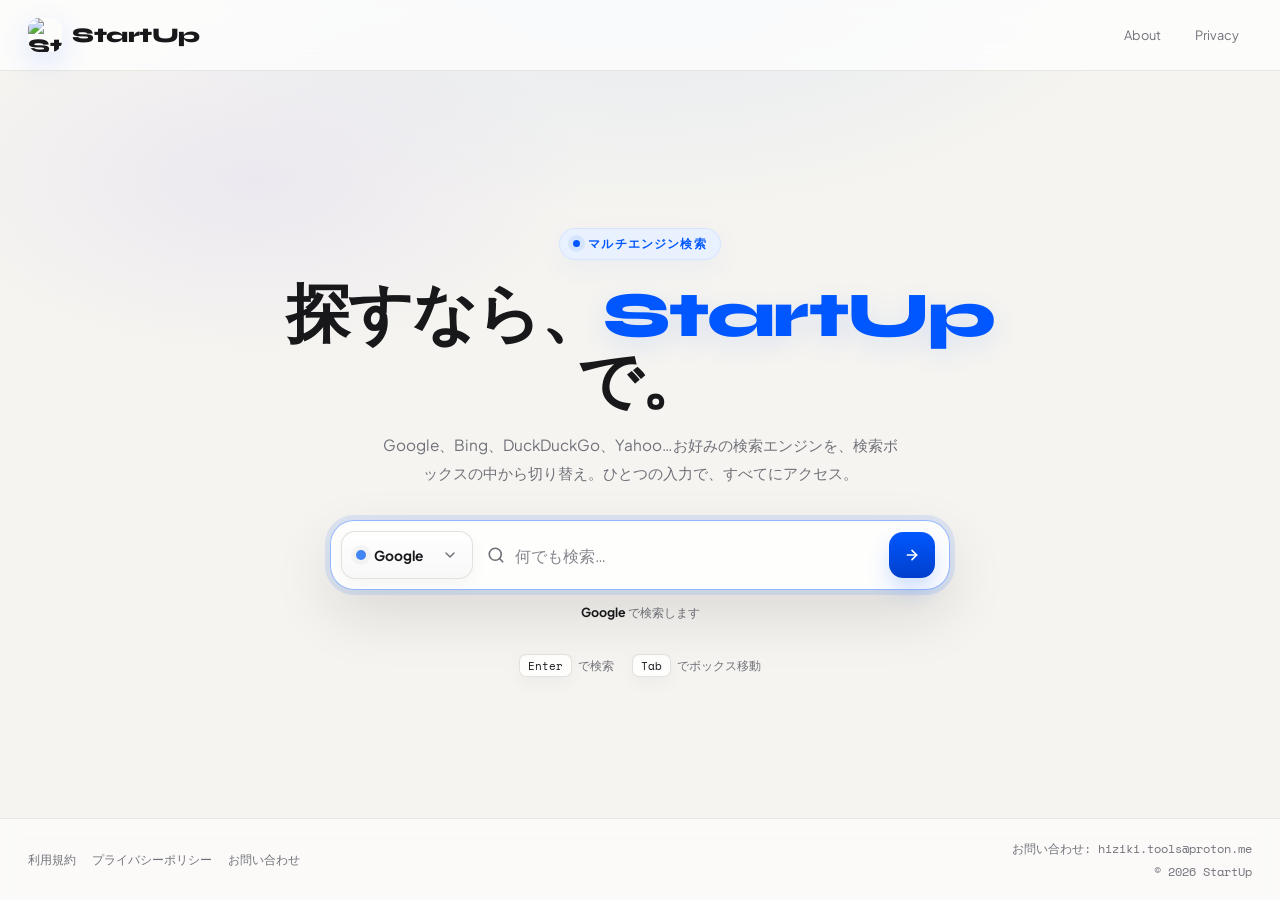
==== commit 19f54c80: "Create index.html" ====
--- a/static/index.html
+++ b/static/index.html
@@ -1,169 +1,532 @@
-<!-- index.html -->
 <!DOCTYPE html>
 <html lang="ja">
 <head>
 <meta charset="UTF-8">
 <meta name="viewport" content="width=device-width, initial-scale=1.0, maximum-scale=1.0">
-<title>StartUp Search</title>
-<link rel="icon" href="data:image/svg+xml,<svg xmlns='http://www.w3.org/2000/svg' viewBox='0 0 32 32'><rect width='32' height='32' rx='8' fill='%230057ff'/><text x='16' y='22' text-anchor='middle' font-size='18' font-family='sans-serif' font-weight='bold' fill='white'>S</text></svg>">
-<link rel="preconnect" href="https://fonts.googleapis.com">
+<title>StartUp</title>
+<link rel="icon" type="image/png" href="https://i.ibb.co/nNSm3mKT/b93c6e19-2551-4ea1-a057-a8473a1dee24.png">
+<link rel="apple-touch-icon" href="https://i.ibb.co/nNSm3mKT/b93c6e19-2551-4ea1-a057-a8473a1dee24.png">
+<meta name="theme-color" content="#f5f4f0">
 <link rel="preconnect" href="https://fonts.gstatic.com" crossorigin>
 <link href="https://fonts.googleapis.com/css2?family=Space+Mono:wght@400;700&family=Syne:wght@400;700;800&family=Plus+Jakarta+Sans:wght@400;500;600;700&display=swap" rel="stylesheet">
 <style>
 *, *::before, *::after { box-sizing: border-box; margin: 0; padding: 0; }
 :root {
-  --bg:        #f5f4f0;
-  --surface:   #ffffff;
-  --border:    #e2e0da;
-  --text:      #18181b;
-  --sub:       #71717a;
-  --accent:    #0057ff;
-  --accent-h:  #0040cc;
-  --radius-lg: 20px;
+  --bg: #f5f4f0;
+  --surface: rgba(255,255,255,.86);
+  --surface-solid: #ffffff;
+  --border: rgba(226,224,218,.95);
+  --text: #18181b;
+  --sub: #71717a;
+  --accent: #0057ff;
+  --accent-h: #0040cc;
+  --accent-soft: rgba(0,87,255,.10);
+  --danger: #ff3355;
+  --shadow: 0 16px 40px rgba(24,24,27,.08);
+  --shadow-strong: 0 24px 60px rgba(24,24,27,.12);
+  --radius: 18px;
+  --radius-lg: 24px;
 }
 html { scroll-behavior: smooth; }
-body { background: var(--bg); color: var(--text); font-family: 'Plus Jakarta Sans', sans-serif; min-height: 100vh; }
+body {
+  background:
+    radial-gradient(900px 500px at 50% -80px, rgba(0,87,255,.08), transparent 60%),
+    radial-gradient(600px 320px at 20% 20%, rgba(123,92,240,.08), transparent 55%),
+    var(--bg);
+  color: var(--text);
+  font-family: 'Plus Jakarta Sans', sans-serif;
+  min-height: 100vh;
+  overflow-x: hidden;
+}
 
 #loading-overlay {
-  position: fixed; inset: 0; background: var(--bg);
-  z-index: 9999; display: none; align-items: center; justify-content: center;
-  flex-direction: column; gap: 16px;
+  position: fixed; inset: 0;
+  background:
+    radial-gradient(600px 300px at 50% 35%, rgba(255,255,255,.55), transparent 70%),
+    rgba(245,244,240,.92);
+  backdrop-filter: blur(18px);
+  z-index: 9999;
+  display: none;
+  align-items: center;
+  justify-content: center;
+  flex-direction: column;
+  gap: 16px;
 }
 #loading-overlay.visible { display: flex; }
+.lo-brand {
+  display: flex; align-items: center; gap: 12px;
+  transform: translateY(-10px);
+  animation: pop-in .55s cubic-bezier(.2,.9,.2,1) both;
+}
+.lo-brand img {
+  width: 44px; height: 44px; border-radius: 14px;
+  box-shadow: 0 10px 30px rgba(0,87,255,.18);
+}
 .lo-spinner {
-  width: 40px; height: 40px; border: 3px solid var(--border);
-  border-top-color: var(--accent); border-radius: 50%;
-  animation: spin .65s linear infinite;
-}
-.lo-text { font-size: 0.88rem; color: var(--sub); }
+  width: 44px; height: 44px;
+  border: 3px solid rgba(226,224,218,.9);
+  border-top-color: var(--accent);
+  border-right-color: rgba(123,92,240,.7);
+  border-radius: 50%;
+  animation: spin .8s linear infinite;
+  box-shadow: 0 0 0 6px rgba(0,87,255,.04);
+}
+.lo-text {
+  font-size: 0.88rem;
+  color: var(--sub);
+  letter-spacing: .02em;
+  animation: fade-up .55s .05s both;
+}
 @keyframes spin { to { transform: rotate(360deg); } }
+@keyframes fade-up {
+  from { opacity: 0; transform: translateY(8px); }
+  to { opacity: 1; transform: translateY(0); }
+}
+@keyframes pop-in {
+  from { opacity: 0; transform: scale(.92) translateY(8px); }
+  to { opacity: 1; transform: scale(1) translateY(0); }
+}
 
 #startup-overlay {
-  position: fixed; inset: 0; background: var(--bg);
-  z-index: 9998; display: flex; flex-direction: column; overflow-y: auto;
+  position: fixed; inset: 0;
+  background: transparent;
+  z-index: 9998;
+  display: flex;
+  flex-direction: column;
+  overflow-y: auto;
+  overflow-x: hidden;
 }
 #startup-overlay.hidden { display: none; }
 
 .su-nav {
   display: flex; align-items: center; justify-content: space-between;
-  padding: 18px 28px; border-bottom: 1px solid var(--border);
-  background: var(--surface); flex-shrink: 0;
+  padding: 18px 28px;
+  border-bottom: 1px solid rgba(226,224,218,.8);
+  background: rgba(255,255,255,.72);
+  backdrop-filter: blur(16px);
+  flex-shrink: 0;
 }
 .su-logo {
-  font-family: 'Syne', sans-serif; font-weight: 800; font-size: 1.3rem;
-  letter-spacing: -0.5px; color: var(--text);
-  display: flex; align-items: center; gap: 8px;
-}
-.su-logo-icon {
-  width: 28px; height: 28px; background: var(--accent); border-radius: 8px;
-  display: flex; align-items: center; justify-content: center;
-  color: #fff; font-size: 0.75rem; font-weight: 800;
-  font-family: 'Syne', sans-serif; flex-shrink: 0;
-}
-.su-nav-links { display: flex; gap: 6px; align-items: center; }
+  font-family: 'Syne', sans-serif;
+  font-weight: 800;
+  font-size: 1.3rem;
+  letter-spacing: -0.5px;
+  color: var(--text);
+  display: flex;
+  align-items: center;
+  gap: 10px;
+}
+.su-logo img {
+  width: 34px; height: 34px;
+  border-radius: 11px;
+  object-fit: cover;
+  box-shadow: 0 10px 30px rgba(0,87,255,.14);
+}
+.su-nav-links { display: flex; gap: 8px; align-items: center; }
 .su-nav-link {
-  font-size: 0.8rem; color: var(--sub); text-decoration: none;
-  padding: 6px 12px; border-radius: 99px; border: 1px solid transparent;
-  transition: all .15s; cursor: pointer; background: none; font-family: inherit;
-}
-.su-nav-link:hover { background: var(--border); color: var(--text); }
+  font-size: 0.8rem;
+  color: var(--sub);
+  text-decoration: none;
+  padding: 7px 12px;
+  border-radius: 999px;
+  border: 1px solid transparent;
+  transition: transform .18s ease, background .18s ease, color .18s ease, border-color .18s ease;
+  cursor: pointer;
+  background: none;
+  font-family: inherit;
+}
+.su-nav-link:hover {
+  background: rgba(255,255,255,.85);
+  color: var(--text);
+  border-color: var(--border);
+  transform: translateY(-1px);
+}
 
 .su-hero {
-  flex: 1; display: flex; flex-direction: column;
-  align-items: center; justify-content: center;
-  padding: 60px 24px 40px; text-align: center;
+  flex: 1;
+  display: flex;
+  flex-direction: column;
+  align-items: center;
+  justify-content: center;
+  padding: 56px 24px 40px;
+  text-align: center;
+}
+.su-hero-inner {
+  width: 100%;
+  max-width: 720px;
+  animation: hero-enter .7s cubic-bezier(.2,.9,.2,1) both;
+}
+@keyframes hero-enter {
+  from { opacity: 0; transform: translateY(18px) scale(.985); }
+  to { opacity: 1; transform: translateY(0) scale(1); }
 }
 .su-hero-badge {
-  display: inline-flex; align-items: center; gap: 6px;
-  background: #e8f0ff; color: var(--accent);
-  font-size: 0.72rem; font-weight: 700; letter-spacing: 0.08em;
-  text-transform: uppercase; padding: 5px 12px;
-  border-radius: 99px; margin-bottom: 20px;
-}
-.su-hero-badge span { width: 6px; height: 6px; background: var(--accent); border-radius: 50%; display: inline-block; }
+  display: inline-flex;
+  align-items: center;
+  gap: 8px;
+  background: rgba(232,240,255,.92);
+  color: var(--accent);
+  font-size: 0.72rem;
+  font-weight: 800;
+  letter-spacing: 0.1em;
+  text-transform: uppercase;
+  padding: 7px 13px;
+  border-radius: 999px;
+  margin-bottom: 22px;
+  border: 1px solid rgba(0,87,255,.08);
+  box-shadow: 0 8px 28px rgba(0,87,255,.05);
+}
+.su-hero-badge span {
+  width: 7px; height: 7px;
+  background: var(--accent);
+  border-radius: 50%;
+  display: inline-block;
+  box-shadow: 0 0 0 5px rgba(0,87,255,.08);
+}
 .su-hero h1 {
-  font-family: 'Syne', sans-serif; font-weight: 800;
-  font-size: clamp(2rem, 6vw, 3.6rem); line-height: 1.1;
-  letter-spacing: -1.5px; color: var(--text); margin-bottom: 14px;
-}
-.su-hero h1 em { font-style: normal; color: var(--accent); }
-.su-hero p { font-size: 0.95rem; color: var(--sub); line-height: 1.7; max-width: 440px; margin-bottom: 36px; }
-
-.su-engine-row { display: flex; gap: 8px; justify-content: center; flex-wrap: wrap; margin-bottom: 20px; }
-.su-engine-btn {
-  display: flex; align-items: center; gap: 7px;
-  padding: 8px 16px; border: 1.5px solid var(--border);
-  border-radius: 99px; background: var(--surface);
-  cursor: pointer; font-family: inherit; font-size: 0.82rem; font-weight: 600;
-  color: var(--sub); transition: all .15s; -webkit-tap-highlight-color: transparent;
-}
-.su-engine-btn:hover { border-color: var(--accent); color: var(--accent); background: #e8f0ff; }
-.su-engine-btn.active { border-color: var(--accent); background: var(--accent); color: #fff; }
-.su-engine-dot { width: 8px; height: 8px; border-radius: 50%; flex-shrink: 0; }
-
-.su-search-wrap { width: 100%; max-width: 580px; position: relative; margin-bottom: 12px; }
+  font-family: 'Syne', sans-serif;
+  font-weight: 800;
+  font-size: clamp(2.1rem, 6vw, 4rem);
+  line-height: 1.06;
+  letter-spacing: -1.8px;
+  color: var(--text);
+  margin-bottom: 14px;
+}
+.su-hero h1 em {
+  font-style: normal;
+  color: var(--accent);
+  text-shadow: 0 8px 28px rgba(0,87,255,.12);
+}
+.su-hero p {
+  font-size: 0.96rem;
+  color: var(--sub);
+  line-height: 1.8;
+  max-width: 520px;
+  margin: 0 auto 34px;
+}
+
+.su-search-wrap {
+  width: 100%;
+  max-width: 620px;
+  position: relative;
+  margin: 0 auto 14px;
+}
 .su-search-box {
-  display: flex; align-items: center;
-  background: var(--surface); border: 2px solid var(--border);
-  border-radius: var(--radius-lg); padding: 0 18px; height: 58px;
-  transition: border-color .15s, box-shadow .15s;
-}
-.su-search-box:focus-within { border-color: var(--accent); box-shadow: 0 0 0 4px rgba(0,87,255,.1); }
-.su-search-box.error { border-color: #ff3355; box-shadow: 0 0 0 4px rgba(255,51,85,.1); animation: shake .3s; }
+  position: relative;
+  display: flex;
+  align-items: center;
+  gap: 10px;
+  background: var(--surface);
+  border: 1.5px solid var(--border);
+  border-radius: var(--radius-lg);
+  padding: 10px 12px 10px 10px;
+  min-height: 70px;
+  box-shadow: var(--shadow);
+  backdrop-filter: blur(12px);
+  transition: border-color .18s ease, box-shadow .18s ease, transform .18s ease;
+}
+.su-search-box:hover {
+  transform: translateY(-1px);
+  box-shadow: var(--shadow-strong);
+}
+.su-search-box:focus-within {
+  border-color: rgba(0,87,255,.42);
+  box-shadow: 0 0 0 5px rgba(0,87,255,.10), var(--shadow-strong);
+}
+.su-search-box.error {
+  border-color: var(--danger);
+  box-shadow: 0 0 0 5px rgba(255,51,85,.12), var(--shadow-strong);
+  animation: shake .34s ease both;
+}
 @keyframes shake {
   0%,100% { transform: translateX(0); }
-  25% { transform: translateX(-6px); }
-  75% { transform: translateX(6px); }
-}
-.su-search-icon { color: var(--sub); flex-shrink: 0; margin-right: 12px; display: flex; align-items: center; }
+  18% { transform: translateX(-6px); }
+  36% { transform: translateX(6px); }
+  54% { transform: translateX(-4px); }
+  72% { transform: translateX(4px); }
+}
+
+.su-engine-picker {
+  position: relative;
+  flex-shrink: 0;
+  align-self: stretch;
+  display: flex;
+  align-items: center;
+}
+.su-engine-toggle {
+  height: 48px;
+  min-width: 132px;
+  padding: 0 14px 0 14px;
+  border: 1px solid var(--border);
+  border-radius: 14px;
+  background: linear-gradient(180deg, rgba(255,255,255,.92), rgba(247,247,248,.86));
+  display: flex;
+  align-items: center;
+  justify-content: space-between;
+  gap: 10px;
+  cursor: pointer;
+  font: inherit;
+  color: var(--text);
+  transition: transform .18s ease, border-color .18s ease, box-shadow .18s ease, background .18s ease;
+  box-shadow: 0 6px 18px rgba(24,24,27,.04);
+}
+.su-engine-toggle:hover {
+  transform: translateY(-1px);
+  border-color: rgba(0,87,255,.25);
+  box-shadow: 0 10px 24px rgba(0,87,255,.06);
+}
+.su-engine-toggle:active { transform: translateY(0); }
+.su-engine-pill {
+  display: flex;
+  align-items: center;
+  gap: 8px;
+  min-width: 0;
+}
+.su-engine-dot {
+  width: 10px;
+  height: 10px;
+  border-radius: 50%;
+  flex-shrink: 0;
+  box-shadow: 0 0 0 5px rgba(0,0,0,.03);
+}
+.su-engine-name {
+  font-size: 0.86rem;
+  font-weight: 700;
+  white-space: nowrap;
+}
+.su-chevron {
+  width: 16px; height: 16px;
+  color: var(--sub);
+  transition: transform .22s cubic-bezier(.2,.8,.2,1);
+}
+.su-engine-picker.open .su-chevron {
+  transform: rotate(180deg);
+}
+.su-engine-menu {
+  position: absolute;
+  left: 0;
+  top: calc(100% + 10px);
+  width: 240px;
+  padding: 8px;
+  border: 1px solid rgba(226,224,218,.92);
+  border-radius: 18px;
+  background: rgba(255,255,255,.92);
+  backdrop-filter: blur(16px);
+  box-shadow: 0 22px 60px rgba(24,24,27,.12);
+  opacity: 0;
+  transform: translateY(-8px) scale(.98);
+  pointer-events: none;
+  transform-origin: top left;
+  transition: opacity .18s ease, transform .22s cubic-bezier(.2,.9,.2,1);
+  z-index: 30;
+}
+.su-engine-picker.open .su-engine-menu {
+  opacity: 1;
+  transform: translateY(0) scale(1);
+  pointer-events: auto;
+}
+.su-engine-menu::before {
+  content: "";
+  position: absolute;
+  top: -7px;
+  left: 22px;
+  width: 12px;
+  height: 12px;
+  background: rgba(255,255,255,.96);
+  border-left: 1px solid rgba(226,224,218,.92);
+  border-top: 1px solid rgba(226,224,218,.92);
+  transform: rotate(45deg);
+}
+.su-engine-option {
+  width: 100%;
+  border: none;
+  background: transparent;
+  color: var(--text);
+  display: flex;
+  align-items: center;
+  gap: 10px;
+  padding: 11px 12px;
+  border-radius: 13px;
+  cursor: pointer;
+  text-align: left;
+  font: inherit;
+  transition: background .16s ease, transform .16s ease, box-shadow .16s ease;
+}
+.su-engine-option:hover {
+  background: rgba(0,87,255,.06);
+  transform: translateX(2px);
+}
+.su-engine-option.active {
+  background: rgba(0,87,255,.10);
+  box-shadow: inset 0 0 0 1px rgba(0,87,255,.10);
+}
+.su-engine-option .opt-name {
+  font-size: 0.9rem;
+  font-weight: 700;
+}
+.su-engine-option .opt-sub {
+  display: block;
+  font-size: 0.7rem;
+  color: var(--sub);
+  margin-top: 1px;
+  font-family: 'Space Mono', monospace;
+}
+
+.su-input-wrap {
+  flex: 1;
+  display: flex;
+  align-items: center;
+  min-width: 0;
+  gap: 10px;
+}
+.su-search-icon {
+  color: var(--sub);
+  flex-shrink: 0;
+  margin-left: 4px;
+  display: flex;
+  align-items: center;
+}
 .su-search-box input {
-  flex: 1; border: none; outline: none; font-size: 1rem;
-  color: var(--text); background: transparent; font-family: inherit; min-width: 0;
-}
-.su-search-box input::placeholder { color: var(--sub); }
+  flex: 1;
+  min-width: 0;
+  border: none;
+  outline: none;
+  font-size: 1rem;
+  color: var(--text);
+  background: transparent;
+  font-family: inherit;
+}
+.su-search-box input::placeholder { color: rgba(113,113,122,.85); }
 .su-search-go {
-  background: var(--accent); border: none; border-radius: 10px;
-  width: 36px; height: 36px; display: flex; align-items: center; justify-content: center;
-  cursor: pointer; color: #fff; flex-shrink: 0; margin-left: 8px;
-  transition: background .15s, transform .1s;
-}
-.su-search-go:hover { background: var(--accent-h); }
-.su-search-go:active { transform: scale(.94); }
-
-.su-active-label { font-size: 0.78rem; color: var(--sub); }
+  background:
+    linear-gradient(180deg, rgba(0,87,255,1), rgba(0,64,204,1));
+  border: none;
+  border-radius: 14px;
+  width: 46px;
+  height: 46px;
+  display: flex;
+  align-items: center;
+  justify-content: center;
+  cursor: pointer;
+  color: #fff;
+  flex-shrink: 0;
+  margin-right: 2px;
+  transition: transform .16s ease, filter .16s ease, box-shadow .16s ease;
+  box-shadow: 0 12px 22px rgba(0,87,255,.18);
+}
+.su-search-go:hover {
+  transform: translateY(-1px);
+  filter: brightness(1.03);
+  box-shadow: 0 16px 30px rgba(0,87,255,.22);
+}
+.su-search-go:active { transform: translateY(0) scale(.96); }
+
+.su-active-label {
+  font-size: 0.78rem;
+  color: var(--sub);
+  margin-top: 10px;
+}
 .su-active-label strong { color: var(--text); }
 
-.su-hint { margin-top: 32px; display: flex; gap: 20px; flex-wrap: wrap; justify-content: center; }
-.su-hint-item { display: flex; align-items: center; gap: 6px; font-size: 0.76rem; color: var(--sub); }
+.su-hint {
+  margin-top: 32px;
+  display: flex;
+  gap: 18px;
+  flex-wrap: wrap;
+  justify-content: center;
+}
+.su-hint-item {
+  display: flex;
+  align-items: center;
+  gap: 6px;
+  font-size: 0.76rem;
+  color: var(--sub);
+}
 .su-hint-key {
-  background: var(--surface); border: 1px solid var(--border);
-  border-radius: 5px; padding: 2px 7px;
-  font-family: 'Space Mono', monospace; font-size: 0.7rem; color: var(--text);
+  background: rgba(255,255,255,.85);
+  border: 1px solid var(--border);
+  border-radius: 7px;
+  padding: 2px 8px;
+  font-family: 'Space Mono', monospace;
+  font-size: 0.7rem;
+  color: var(--text);
+  box-shadow: 0 6px 18px rgba(24,24,27,.04);
 }
 
 .su-footer {
-  padding: 20px 28px; border-top: 1px solid var(--border);
-  display: flex; justify-content: space-between; align-items: center;
-  flex-wrap: wrap; gap: 12px; flex-shrink: 0;
+  padding: 20px 28px;
+  border-top: 1px solid rgba(226,224,218,.8);
+  display: flex;
+  justify-content: space-between;
+  align-items: center;
+  flex-wrap: wrap;
+  gap: 12px;
+  flex-shrink: 0;
+  background: rgba(255,255,255,.58);
+  backdrop-filter: blur(10px);
 }
 .su-footer-links { display: flex; gap: 16px; flex-wrap: wrap; }
-.su-footer a { font-size: 0.78rem; color: var(--sub); text-decoration: none; }
+.su-footer a {
+  font-size: 0.78rem;
+  color: var(--sub);
+  text-decoration: none;
+  transition: color .16s ease;
+}
 .su-footer a:hover { color: var(--text); }
-.su-footer-copy { font-size: 0.76rem; color: var(--sub); font-family: 'Space Mono', monospace; }
+.su-footer-copy {
+  font-size: 0.76rem;
+  color: var(--sub);
+  font-family: 'Space Mono', monospace;
+  display: flex;
+  flex-direction: column;
+  gap: 4px;
+  align-items: flex-end;
+}
+
+@media (max-width: 720px) {
+  .su-nav { padding: 14px 16px; }
+  .su-hero { padding: 42px 16px 28px; }
+  .su-search-box {
+    flex-wrap: wrap;
+    padding: 10px;
+    gap: 10px;
+  }
+  .su-engine-picker { width: 100%; }
+  .su-engine-toggle {
+    width: 100%;
+    min-width: 0;
+    justify-content: space-between;
+  }
+  .su-engine-menu {
+    width: 100%;
+  }
+  .su-input-wrap { width: 100%; }
+  .su-search-go {
+    width: 44px;
+    height: 44px;
+  }
+  .su-footer { padding: 18px 16px; }
+  .su-footer-copy {
+    align-items: flex-start;
+  }
+}
 </style>
 </head>
 <body>
 
-<div id="loading-overlay">
-  <div class="lo-spinner"></div>
+<div id="loading-overlay" aria-hidden="true">
+  <div class="lo-brand">
+    <img src="https://i.ibb.co/nNSm3mKT/b93c6e19-2551-4ea1-a057-a8473a1dee24.png" alt="">
+    <div class="lo-spinner"></div>
+  </div>
   <div class="lo-text">読み込み中…</div>
 </div>
 
 <div id="startup-overlay">
   <nav class="su-nav">
     <div class="su-logo">
-      <div class="su-logo-icon">S</div>
-      StartUp
+      <img src="https://i.ibb.co/nNSm3mKT/b93c6e19-2551-4ea1-a057-a8473a1dee24.png" alt="StartUp">
+      <span>StartUp</span>
     </div>
     <div class="su-nav-links">
       <a class="su-nav-link" href="#">About</a>
@@ -172,48 +535,80 @@
   </nav>
 
   <div class="su-hero">
-    <div class="su-hero-badge"><span></span>マルチエンジン検索</div>
-    <h1>探すなら、<em>StartUp</em> で。</h1>
-    <p>Google、Bing、DuckDuckGo、Yahoo…お好みの検索エンジンをワンタップで切り替え。ひとつの検索窓で、すべてにアクセス。</p>
-
-    <div class="su-engine-row" id="engine-row">
-      <button class="su-engine-btn active" data-engine="google" onclick="selectEngine(this)">
-        <span class="su-engine-dot" style="background:#4285f4"></span> Google
-      </button>
-      <button class="su-engine-btn" data-engine="bing" onclick="selectEngine(this)">
-        <span class="su-engine-dot" style="background:#00809d"></span> Bing
-      </button>
-      <button class="su-engine-btn" data-engine="duckduckgo" onclick="selectEngine(this)">
-        <span class="su-engine-dot" style="background:#de5833"></span> DuckDuckGo
-      </button>
-      <button class="su-engine-btn" data-engine="yahoo" onclick="selectEngine(this)">
-        <span class="su-engine-dot" style="background:#6001d2"></span> Yahoo! Japan
-      </button>
-    </div>
-
-    <div class="su-search-wrap">
-      <div class="su-search-box" id="su-search-box">
-        <span class="su-search-icon">
-          <svg width="18" height="18" viewBox="0 0 24 24" fill="none" stroke="currentColor" stroke-width="2.2" stroke-linecap="round" stroke-linejoin="round">
-            <circle cx="11" cy="11" r="8"/><line x1="21" y1="21" x2="16.65" y2="16.65"/>
-          </svg>
-        </span>
-        <input id="su-input" type="text" placeholder="何でも検索…"
-               autocomplete="off" autocorrect="off" autocapitalize="off" spellcheck="false">
-        <button class="su-search-go" onclick="handleSuSearch()" aria-label="検索">
-          <svg width="16" height="16" viewBox="0 0 24 24" fill="none" stroke="currentColor" stroke-width="2.5" stroke-linecap="round" stroke-linejoin="round">
-            <line x1="5" y1="12" x2="19" y2="12"/><polyline points="12 5 19 12 12 19"/>
-          </svg>
-        </button>
+    <div class="su-hero-inner">
+      <div class="su-hero-badge"><span></span>マルチエンジン検索</div>
+      <h1>探すなら、<em>StartUp</em> で。</h1>
+      <p>Google、Bing、DuckDuckGo、Yahoo…お好みの検索エンジンを、検索ボックスの中から切り替え。ひとつの入力で、すべてにアクセス。</p>
+
+      <div class="su-search-wrap">
+        <div class="su-search-box" id="su-search-box">
+          <div class="su-engine-picker" id="engine-picker">
+            <button class="su-engine-toggle" id="engine-toggle" type="button" aria-haspopup="true" aria-expanded="false">
+              <span class="su-engine-pill">
+                <span class="su-engine-dot" id="current-dot" style="background:#4285f4"></span>
+                <span class="su-engine-name" id="current-engine-name">Google</span>
+              </span>
+              <svg class="su-chevron" viewBox="0 0 24 24" fill="none" stroke="currentColor" stroke-width="2.2" stroke-linecap="round" stroke-linejoin="round" aria-hidden="true">
+                <path d="M6 9l6 6 6-6"></path>
+              </svg>
+            </button>
+
+            <div class="su-engine-menu" id="engine-menu" role="menu" aria-label="検索エンジン">
+              <button class="su-engine-option active" data-engine="google" type="button">
+                <span class="su-engine-dot" style="background:#4285f4"></span>
+                <span>
+                  <span class="opt-name">Google</span>
+                  <span class="opt-sub">google.com</span>
+                </span>
+              </button>
+              <button class="su-engine-option" data-engine="bing" type="button">
+                <span class="su-engine-dot" style="background:#00809d"></span>
+                <span>
+                  <span class="opt-name">Bing</span>
+                  <span class="opt-sub">bing.com</span>
+                </span>
+              </button>
+              <button class="su-engine-option" data-engine="duckduckgo" type="button">
+                <span class="su-engine-dot" style="background:#de5833"></span>
+                <span>
+                  <span class="opt-name">DuckDuckGo</span>
+                  <span class="opt-sub">duckduckgo.com</span>
+                </span>
+              </button>
+              <button class="su-engine-option" data-engine="yahoo" type="button">
+                <span class="su-engine-dot" style="background:#6001d2"></span>
+                <span>
+                  <span class="opt-name">Yahoo! Japan</span>
+                  <span class="opt-sub">search.yahoo.co.jp</span>
+                </span>
+              </button>
+            </div>
+          </div>
+
+          <div class="su-input-wrap">
+            <span class="su-search-icon">
+              <svg width="18" height="18" viewBox="0 0 24 24" fill="none" stroke="currentColor" stroke-width="2.2" stroke-linecap="round" stroke-linejoin="round">
+                <circle cx="11" cy="11" r="8"/><line x1="21" y1="21" x2="16.65" y2="16.65"/>
+              </svg>
+            </span>
+            <input id="su-input" type="text" placeholder="何でも検索…"
+                   autocomplete="off" autocorrect="off" autocapitalize="off" spellcheck="false">
+          </div>
+
+          <button class="su-search-go" onclick="handleSuSearch()" aria-label="検索">
+            <svg width="16" height="16" viewBox="0 0 24 24" fill="none" stroke="currentColor" stroke-width="2.5" stroke-linecap="round" stroke-linejoin="round">
+              <line x1="5" y1="12" x2="19" y2="12"/><polyline points="12 5 19 12 12 19"/>
+            </svg>
+          </button>
+        </div>
       </div>
-    </div>
-
-    <div class="su-active-label" id="su-active-label"><strong>Google</strong> で検索します</div>
-
-    <div class="su-hint">
-      <div class="su-hint-item"><span class="su-hint-key">Enter</span> で検索</div>
-      <div class="su-hint-item"><span class="su-hint-key">K</span> で緊急退出</div>
-      <div class="su-hint-item"><span class="su-hint-key">Tab</span> でエンジン切替</div>
+
+      <div class="su-active-label" id="su-active-label"><strong>Google</strong> で検索します</div>
+
+      <div class="su-hint">
+        <div class="su-hint-item"><span class="su-hint-key">Enter</span> で検索</div>
+        <div class="su-hint-item"><span class="su-hint-key">Tab</span> でボックス移動</div>
+      </div>
     </div>
   </div>
 
@@ -221,9 +616,12 @@
     <div class="su-footer-links">
       <a href="#">利用規約</a>
       <a href="#">プライバシーポリシー</a>
-      <a href="#">お問い合わせ</a>
+      <a href="mailto:hiziki.tools@proton.me">お問い合わせ</a>
     </div>
-    <div class="su-footer-copy">© 2025 StartUp Search</div>
+    <div class="su-footer-copy">
+      <div>お問い合わせ: hiziki.tools@proton.me</div>
+      <div>© 2026 StartUp</div>
+    </div>
   </footer>
 </div>
 
@@ -231,30 +629,66 @@
 const $ = id => document.getElementById(id);
 
 const ENGINES = {
-  google:     { name: 'Google',       url: q => 'https://www.google.com/search?q=' + encodeURIComponent(q) },
-  bing:       { name: 'Bing',         url: q => 'https://www.bing.com/search?q=' + encodeURIComponent(q) },
-  duckduckgo: { name: 'DuckDuckGo',   url: q => 'https://duckduckgo.com/?q=' + encodeURIComponent(q) },
-  yahoo:      { name: 'Yahoo! Japan', url: q => 'https://search.yahoo.co.jp/search?p=' + encodeURIComponent(q) },
+  google:     { name: 'Google',       url: q => 'https://www.google.com/search?q=' + encodeURIComponent(q), dot: '#4285f4', sub: 'google.com' },
+  bing:       { name: 'Bing',         url: q => 'https://www.bing.com/search?q=' + encodeURIComponent(q), dot: '#00809d', sub: 'bing.com' },
+  duckduckgo: { name: 'DuckDuckGo',   url: q => 'https://duckduckgo.com/?q=' + encodeURIComponent(q), dot: '#de5833', sub: 'duckduckgo.com' },
+  yahoo:      { name: 'Yahoo! Japan', url: q => 'https://search.yahoo.co.jp/search?p=' + encodeURIComponent(q), dot: '#6001d2', sub: 'search.yahoo.co.jp' },
 };
 
 let currentEngine = 'google';
-const engineKeys = Object.keys(ENGINES);
-
-setTimeout(() => $('su-input').focus(), 80);
-
-function selectEngine(btn) {
-  document.querySelectorAll('.su-engine-btn').forEach(b => b.classList.remove('active'));
-  btn.classList.add('active');
-  currentEngine = btn.dataset.engine;
-  $('su-active-label').innerHTML = '<strong>' + ENGINES[currentEngine].name + '</strong> で検索します';
-}
+let menuOpen = false;
+
+function openMenu() {
+  $('engine-picker').classList.add('open');
+  $('engine-toggle').setAttribute('aria-expanded', 'true');
+  menuOpen = true;
+}
+function closeMenu() {
+  $('engine-picker').classList.remove('open');
+  $('engine-toggle').setAttribute('aria-expanded', 'false');
+  menuOpen = false;
+}
+function toggleMenu() {
+  menuOpen ? closeMenu() : openMenu();
+}
+
+function setEngine(engineKey) {
+  currentEngine = engineKey;
+
+  const engine = ENGINES[engineKey];
+  $('current-engine-name').textContent = engine.name;
+  $('current-dot').style.background = engine.dot;
+  $('su-active-label').innerHTML = '<strong>' + engine.name + '</strong> で検索します';
+
+  document.querySelectorAll('.su-engine-option').forEach(btn => {
+    btn.classList.toggle('active', btn.dataset.engine === engineKey);
+  });
+}
+
+$('engine-toggle').addEventListener('click', (e) => {
+  e.stopPropagation();
+  toggleMenu();
+});
+
+document.querySelectorAll('.su-engine-option').forEach(btn => {
+  btn.addEventListener('click', () => {
+    setEngine(btn.dataset.engine);
+    closeMenu();
+  });
+});
+
+document.addEventListener('click', (e) => {
+  if (!$('engine-picker').contains(e.target)) closeMenu();
+});
+
+document.addEventListener('keydown', (e) => {
+  if (e.key === 'Escape') closeMenu();
+});
+
+setTimeout(() => $('su-input').focus(), 120);
 
 $('su-input').addEventListener('keydown', e => {
-  if (e.key === 'Tab') {
-    e.preventDefault();
-    const idx = engineKeys.indexOf(currentEngine);
-    selectEngine(document.querySelector('[data-engine="' + engineKeys[(idx + 1) % engineKeys.length] + '"]'));
-  } else if (e.key === 'Enter') {
+  if (e.key === 'Enter') {
     handleSuSearch();
   }
 });
@@ -263,6 +697,7 @@
   const val = $('su-input').value.trim();
   if (!val) return;
 
+  closeMenu();
   $('loading-overlay').classList.add('visible');
 
   try {
@@ -283,29 +718,27 @@
         document.write(html);
         document.close();
       } else {
-        throw new Error('アプリの取得に失敗しました');
+        $('su-search-box').classList.add('error');
+        setTimeout(() => $('su-search-box').classList.remove('error'), 350);
+        setTimeout(() => {
+          window.location.href = ENGINES[currentEngine].url(val);
+        }, 380);
       }
     } else {
-      $('loading-overlay').classList.remove('visible');
-      window.location.href = ENGINES[currentEngine].url(val);
+      $('su-search-box').classList.add('error');
+      setTimeout(() => $('su-search-box').classList.remove('error'), 350);
+      setTimeout(() => {
+        window.location.href = ENGINES[currentEngine].url(val);
+      }, 380);
     }
   } catch (e) {
-    $('loading-overlay').classList.remove('visible');
-    const box = $('su-search-box');
-    box.classList.add('error');
+    $('su-search-box').classList.add('error');
+    setTimeout(() => $('su-search-box').classList.remove('error'), 350);
     setTimeout(() => {
-      box.classList.remove('error');
       window.location.href = ENGINES[currentEngine].url(val);
-    }, 400);
+    }, 380);
   }
 }
-
-document.addEventListener('keydown', e => {
-  const tag = document.activeElement.tagName;
-  if ((e.key === 'k' || e.key === 'K') && tag !== 'INPUT' && tag !== 'TEXTAREA') {
-    window.location.href = 'https://www.google.com';
-  }
-});
 </script>
 </body>
 </html>
